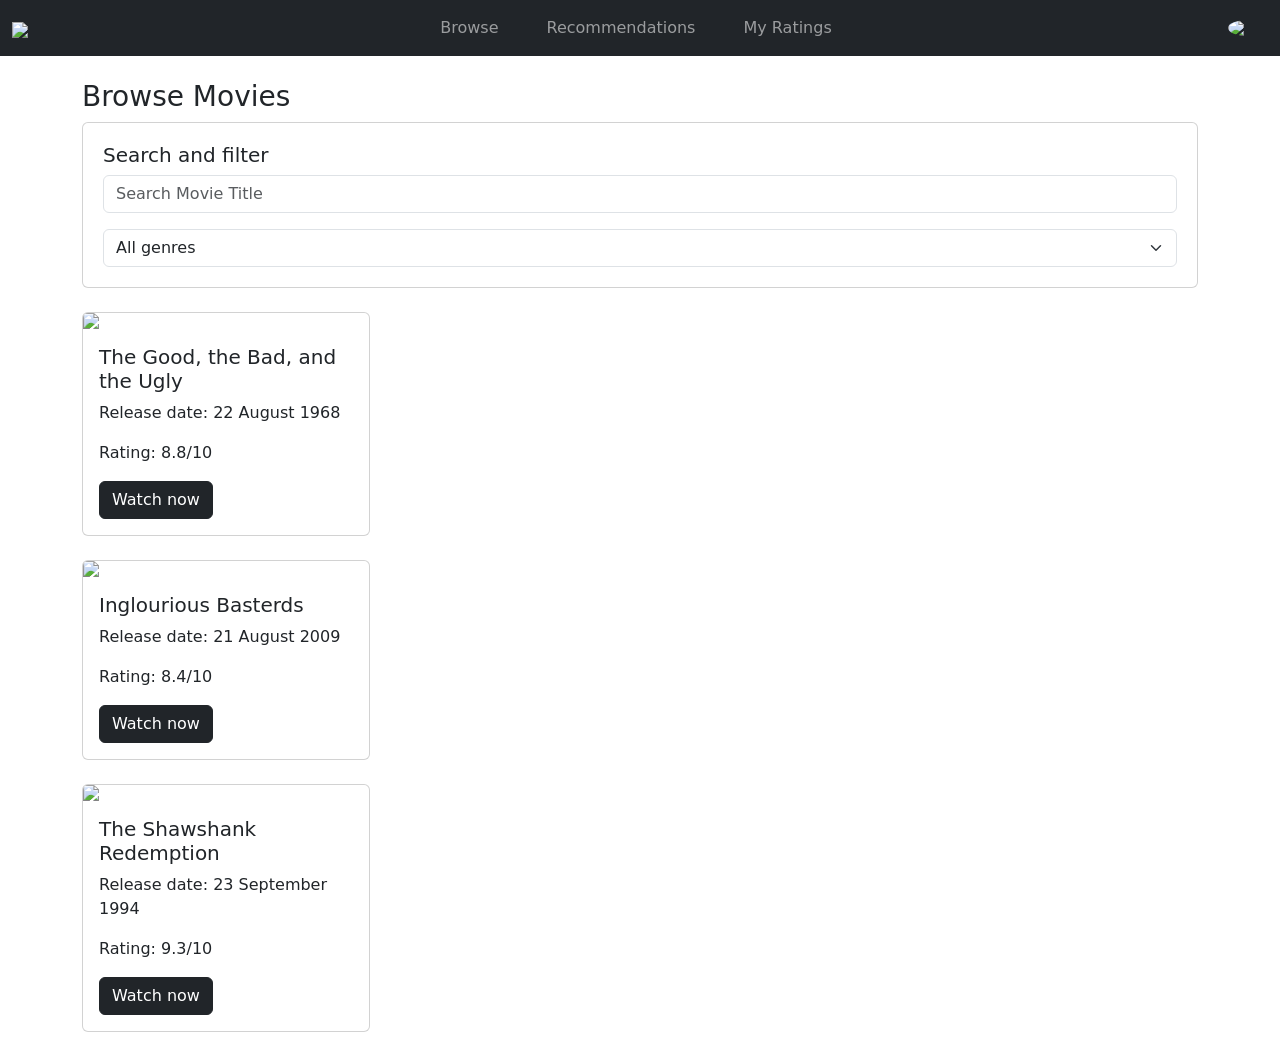
==== Browser.html @ 0a83aaae "Create Browser.html for movie browsing interface Initial HTML structure for movie browsing page with" ====
<!DOCTYPE html>
<html>
  <head>
    <title>Browse Movies</title>

    <link rel="stylesheet" href="style.css">
    <link href="https://cdn.jsdelivr.net/npm/bootstrap@5.3.2/dist/css/bootstrap.min.css" rel="stylesheet">
  </head>

  <body>
    <nav class="navbar navbar-expand-lg navbar-dark bg-dark">
  <div class="container-fluid">
    <a class="navbar-brand" href="#">
      <img src="logo.png" width="40">
    </a>
      
      <ul class="navbar-nav mx-auto flex-row">

        <li class="nav-item">
          <a class="nav-link mx-3" href="Browser.html">Browse</a>
        </li>

        <li class="nav-item">
          <a class="nav-link mx-3" href="index.html">Recommendations</a>
        </li>

        <li class="nav-item">
          <a class="nav-link mx-3" href="Ratings.html">My Ratings</a>
        </li>

      </ul>
      
      <img src="profile.jpg" width="40" class="rounded-circle">
  </div>
</nav>

    <div class="container mt-4">

      <h3>Browse Movies</h3>

      <div class="card section-card mb-4">
        <h5>Search and filter</h5>

        <input type="text" class="form-control mb-3" placeholder="Search Movie Title">

        <select class="form-select">
          <option>All genres</option>
          <option>Action</option>
          <option>Comedy</option>
          <option>Fantasy</option>
        </select>
      </div>

      <div class="col-md-4 mb-4">
        <div class="card movie-card">
          <img src="the_good_the_bad_and_the_ugly.jpg" class="card-img-top">
          <div class="card-body">
            <h5>The Good, the Bad, and the Ugly</h5>
            <p>Release date: 22 August 1968</p>
            <p>Rating: 8.8/10</p>
            <a href="#" class="btn btn-dark"> Watch now</a>
          </div>
        </div>
      </div>

            <div class="col-md-4 mb-4">
        <div class="card movie-card">
          <img src="inglourious_basterds.jpg" class="card-img-top">
          <div class="card-body">
            <h5>Inglourious Basterds</h5>
            <p>Release date: 21 August 2009</p>
            <p>Rating: 8.4/10</p>
            <a href="#" class="btn btn-dark"> Watch now</a>
          </div>
        </div>
      </div>

            <div class="col-md-4 mb-4">
        <div class="card movie-card">
          <img src="the_shawshank_redemption.jpg" class="card-img-top">
          <div class="card-body">
            <h5>The Shawshank Redemption</h5>
            <p>Release date: 23 September 1994</p>
            <p>Rating: 9.3/10</p>
            <a href="#" class="btn btn-dark"> Watch now</a>
          </div>
        </div>
      </div>
      
  </body>
</html>
---- style.css ----
.navbar-brand img {
  width: 40px;
}

.profile-img {
  width: 40px;
}

.movie-card {
  width: 18rem;
}

.rating-poster {
  max-height: 100px;
  object-fit: cover;
}

.rating-box {
  border: 1px solid #ccc;
  padding: 10px;
  text-align: center;
}

.section-card {
  padding: 20px;
}
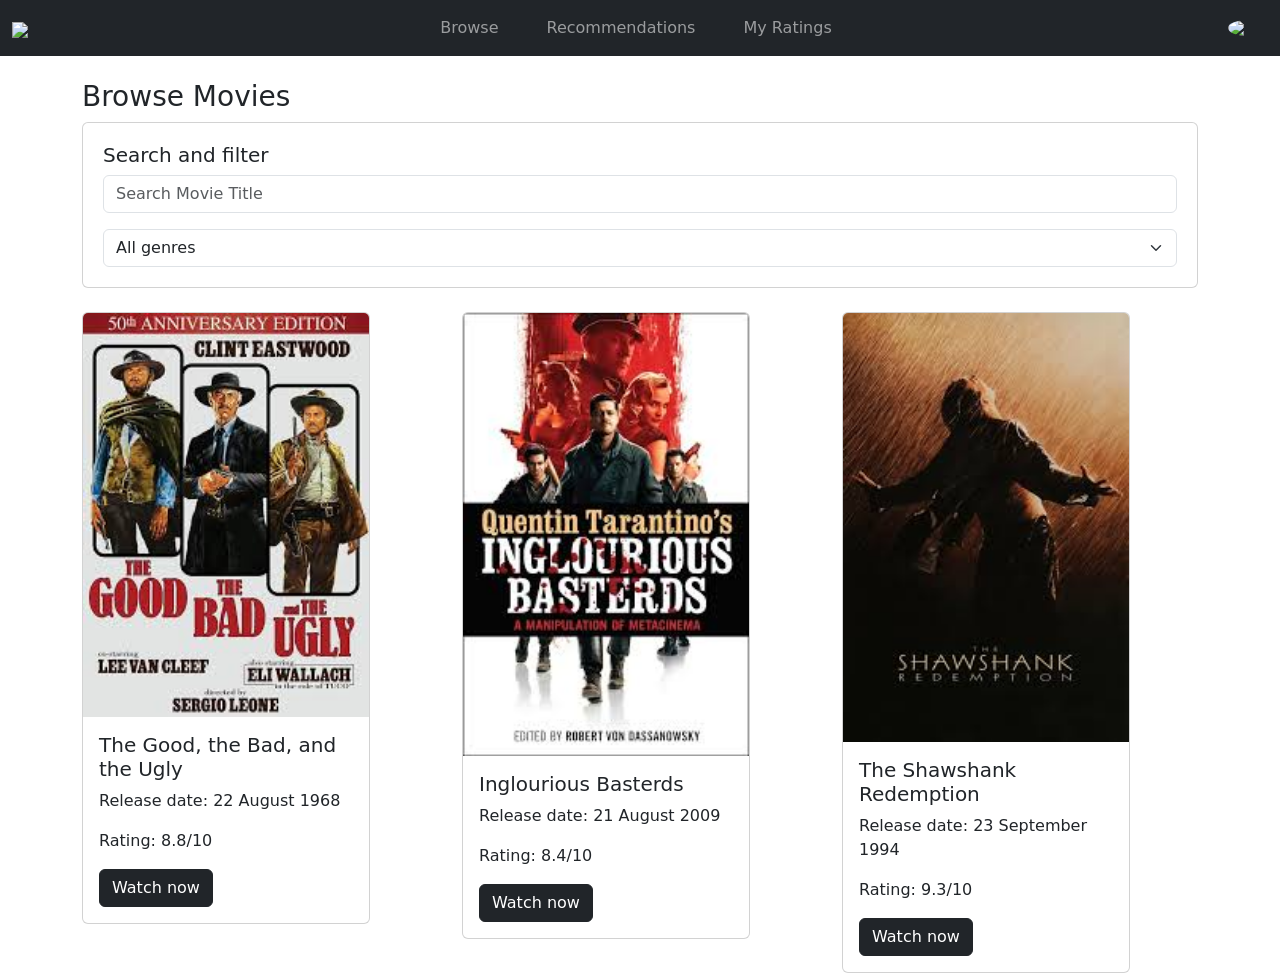
==== commit 207319d5: "Refactor HTML structure for movie cards" ====
--- a/Browser.html
+++ b/Browser.html
@@ -51,7 +51,8 @@
         </select>
       </div>
 
-      <div class="col-md-4 mb-4">
+      <div class="row">
+      <div class="col-md-4">
         <div class="card movie-card">
           <img src="the_good_the_bad_and_the_ugly.jpg" class="card-img-top">
           <div class="card-body">
@@ -63,7 +64,7 @@
         </div>
       </div>
 
-            <div class="col-md-4 mb-4">
+            <div class="col-md-4">
         <div class="card movie-card">
           <img src="inglourious_basterds.jpg" class="card-img-top">
           <div class="card-body">
@@ -75,7 +76,7 @@
         </div>
       </div>
 
-            <div class="col-md-4 mb-4">
+            <div class="col-md-4">
         <div class="card movie-card">
           <img src="the_shawshank_redemption.jpg" class="card-img-top">
           <div class="card-body">
@@ -86,6 +87,7 @@
           </div>
         </div>
       </div>
+      </div>
       
   </body>
 </html>
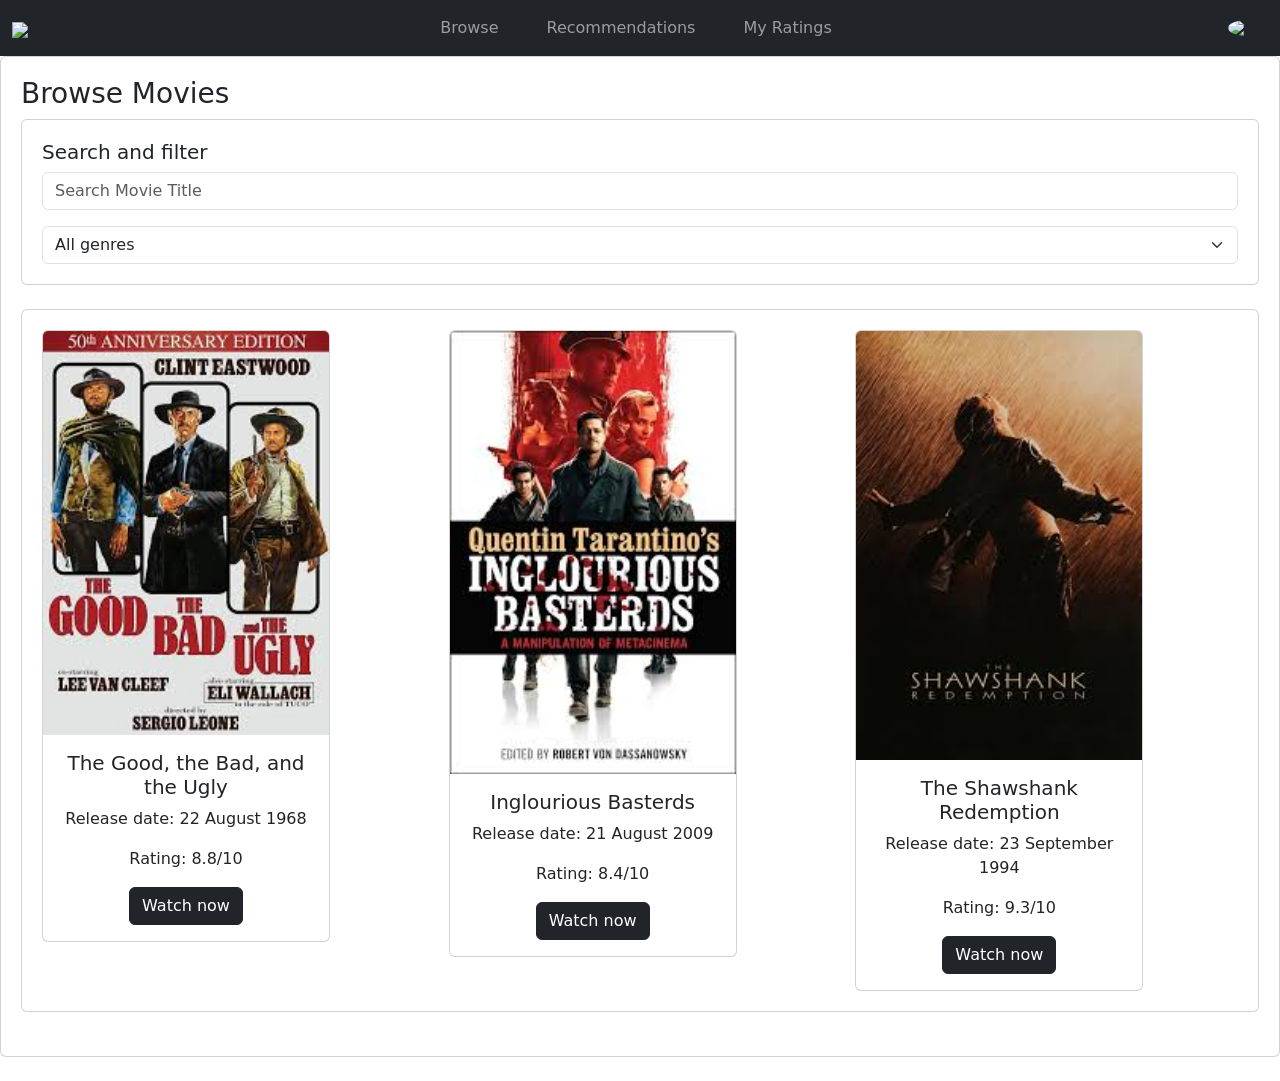
==== commit fc378392: "Refactor HTML structure for movie browsing section" ====
--- a/Browser.html
+++ b/Browser.html
@@ -34,7 +34,7 @@
   </div>
 </nav>
 
-    <div class="container mt-4">
+    <div class="card section-card mb-4">
 
       <h3>Browse Movies</h3>
 
@@ -51,7 +51,8 @@
         </select>
       </div>
 
-      <div class="row">
+      <div class="card section-card mb-4">
+      <div class="row text-center">
       <div class="col-md-4">
         <div class="card movie-card">
           <img src="the_good_the_bad_and_the_ugly.jpg" class="card-img-top">
@@ -88,6 +89,7 @@
         </div>
       </div>
       </div>
+      </div>
       
   </body>
 </html>
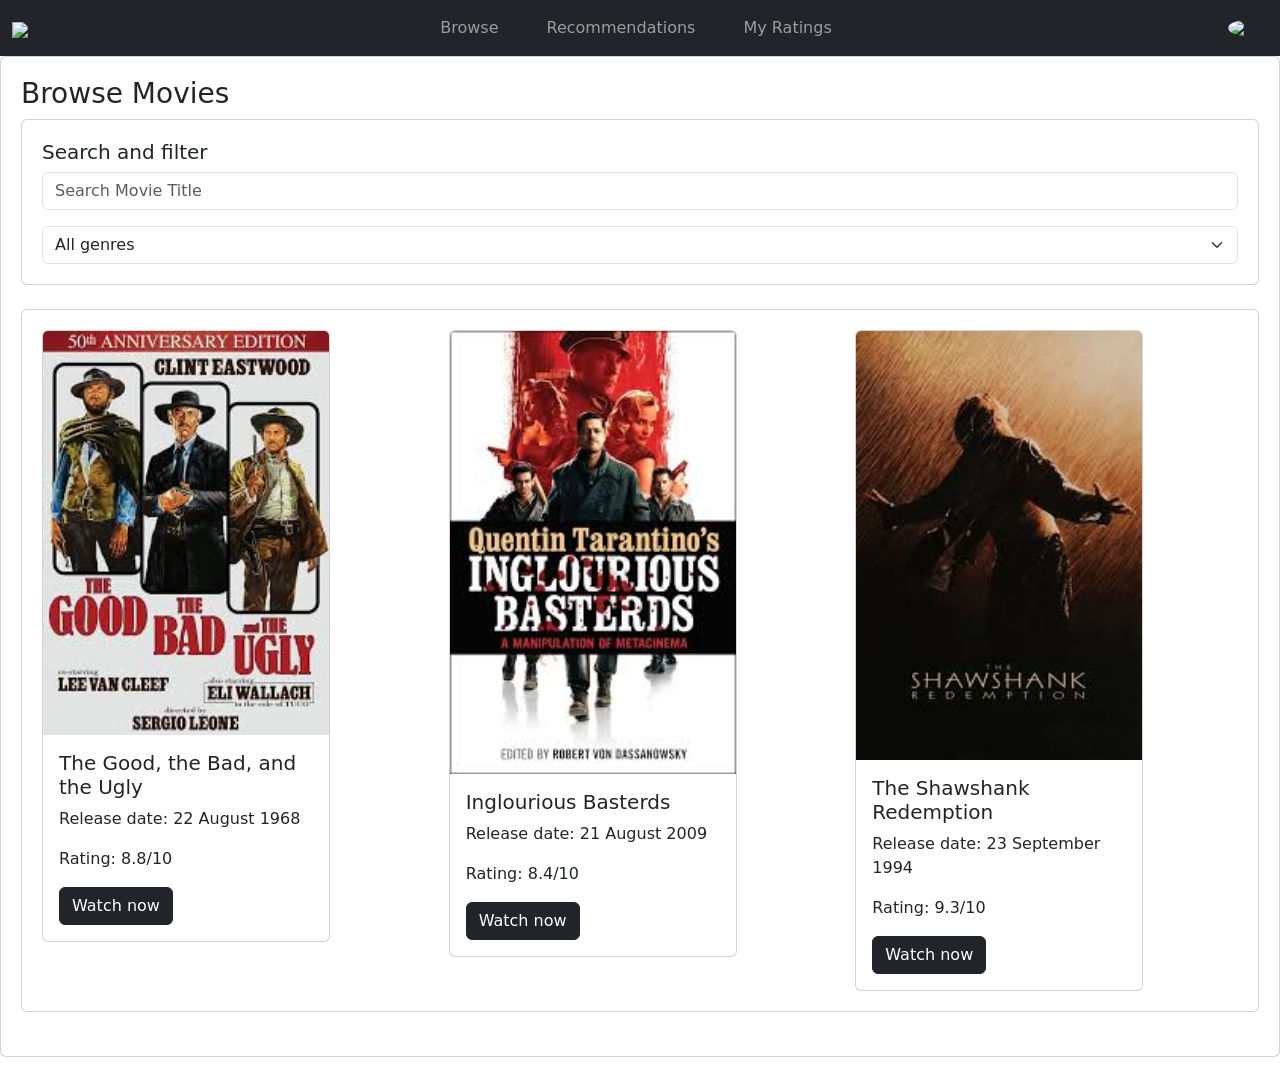
==== commit 0cab922b: "Update row class for card layout in Browser.html" ====
--- a/Browser.html
+++ b/Browser.html
@@ -52,7 +52,7 @@
       </div>
 
       <div class="card section-card mb-4">
-      <div class="row text-center">
+      <div class="row g-4">
       <div class="col-md-4">
         <div class="card movie-card">
           <img src="the_good_the_bad_and_the_ugly.jpg" class="card-img-top">
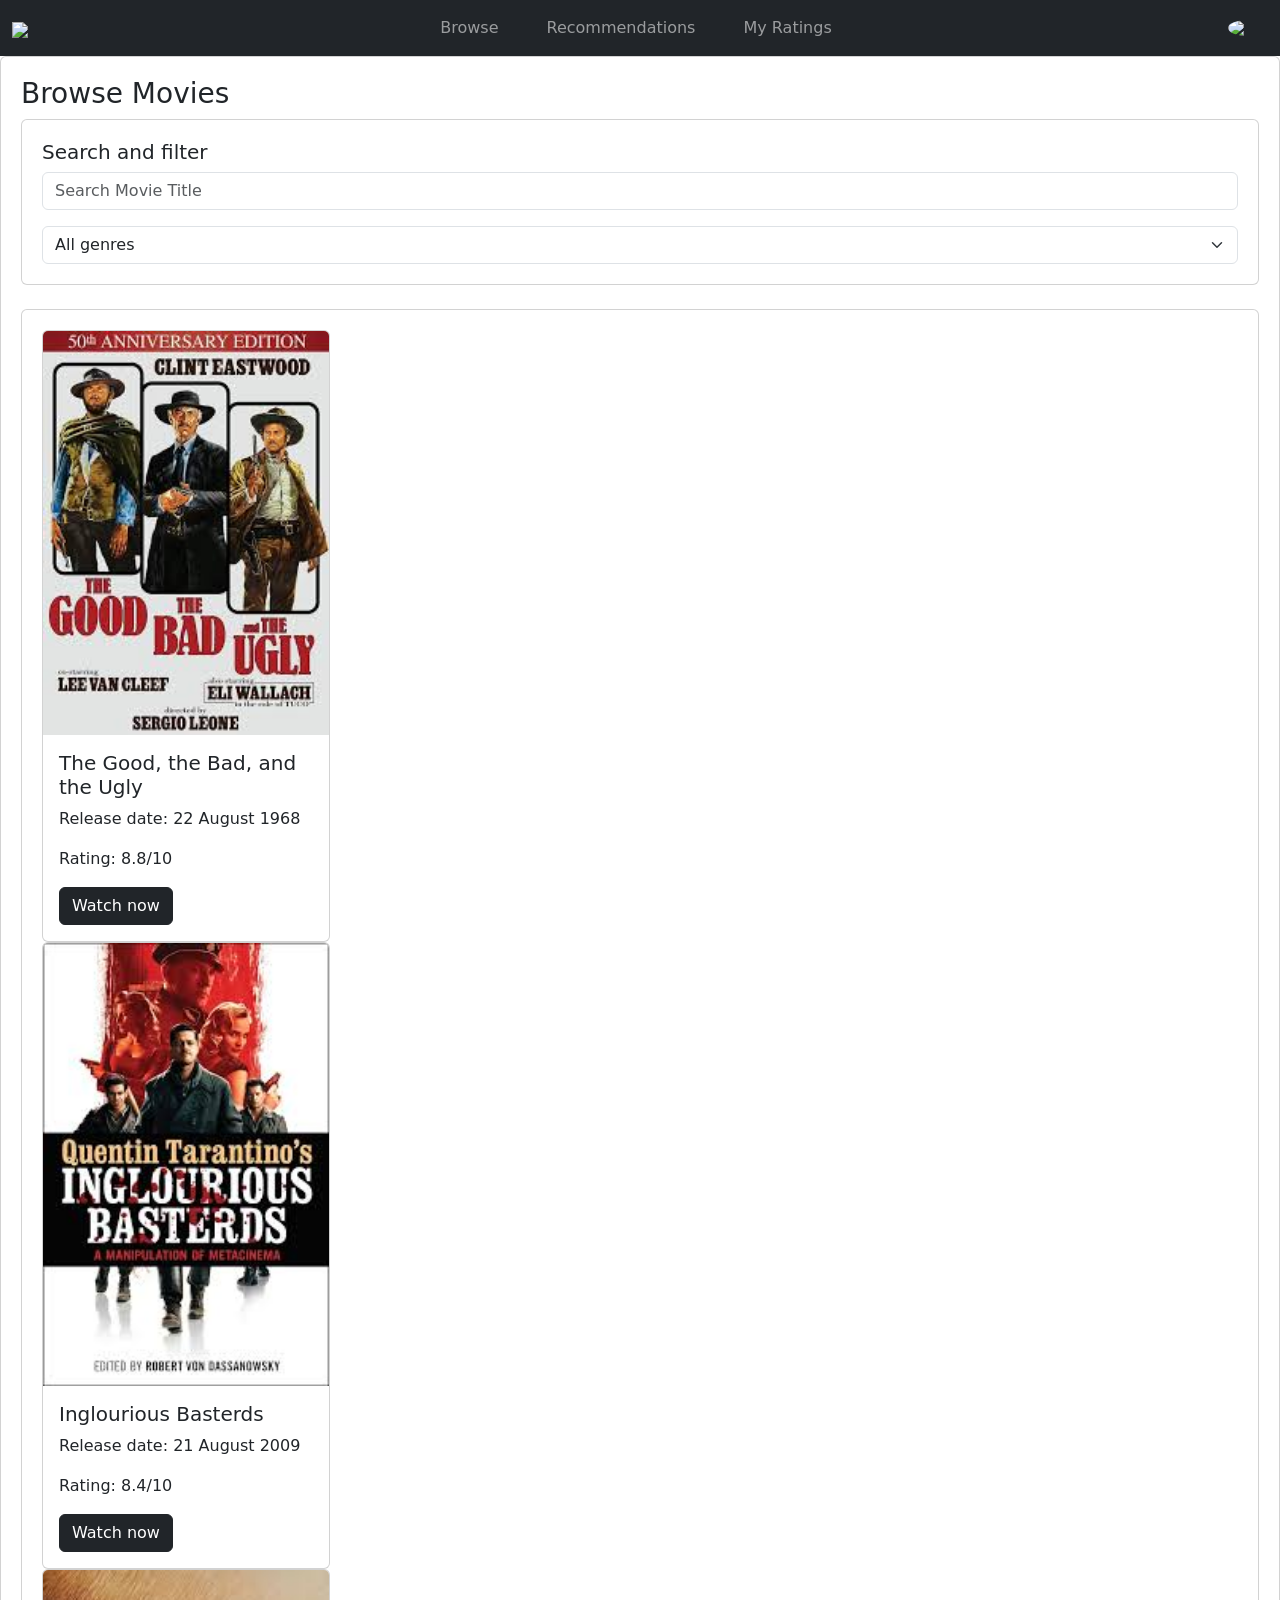
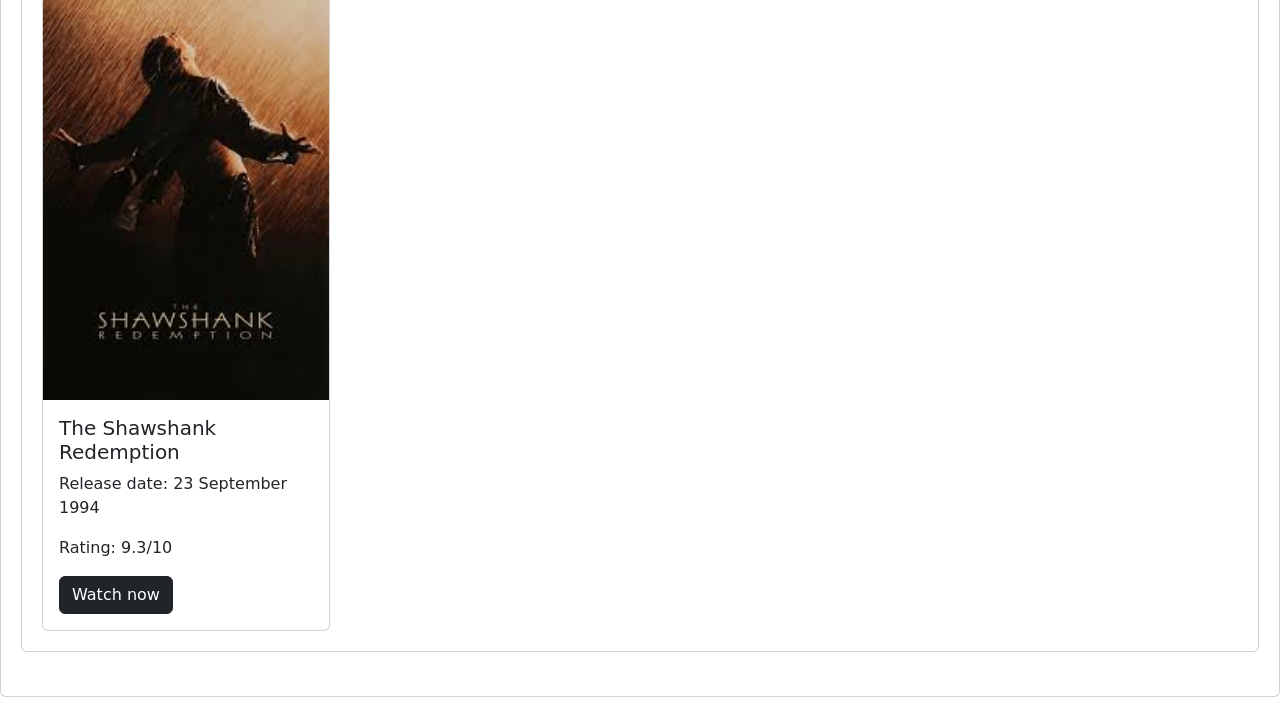
==== commit 6d6d5781: "Change row class from 'row g-4' to 'row-3'" ====
--- a/Browser.html
+++ b/Browser.html
@@ -52,7 +52,7 @@
       </div>
 
       <div class="card section-card mb-4">
-      <div class="row g-4">
+      <div class="row-3">
       <div class="col-md-4">
         <div class="card movie-card">
           <img src="the_good_the_bad_and_the_ugly.jpg" class="card-img-top">
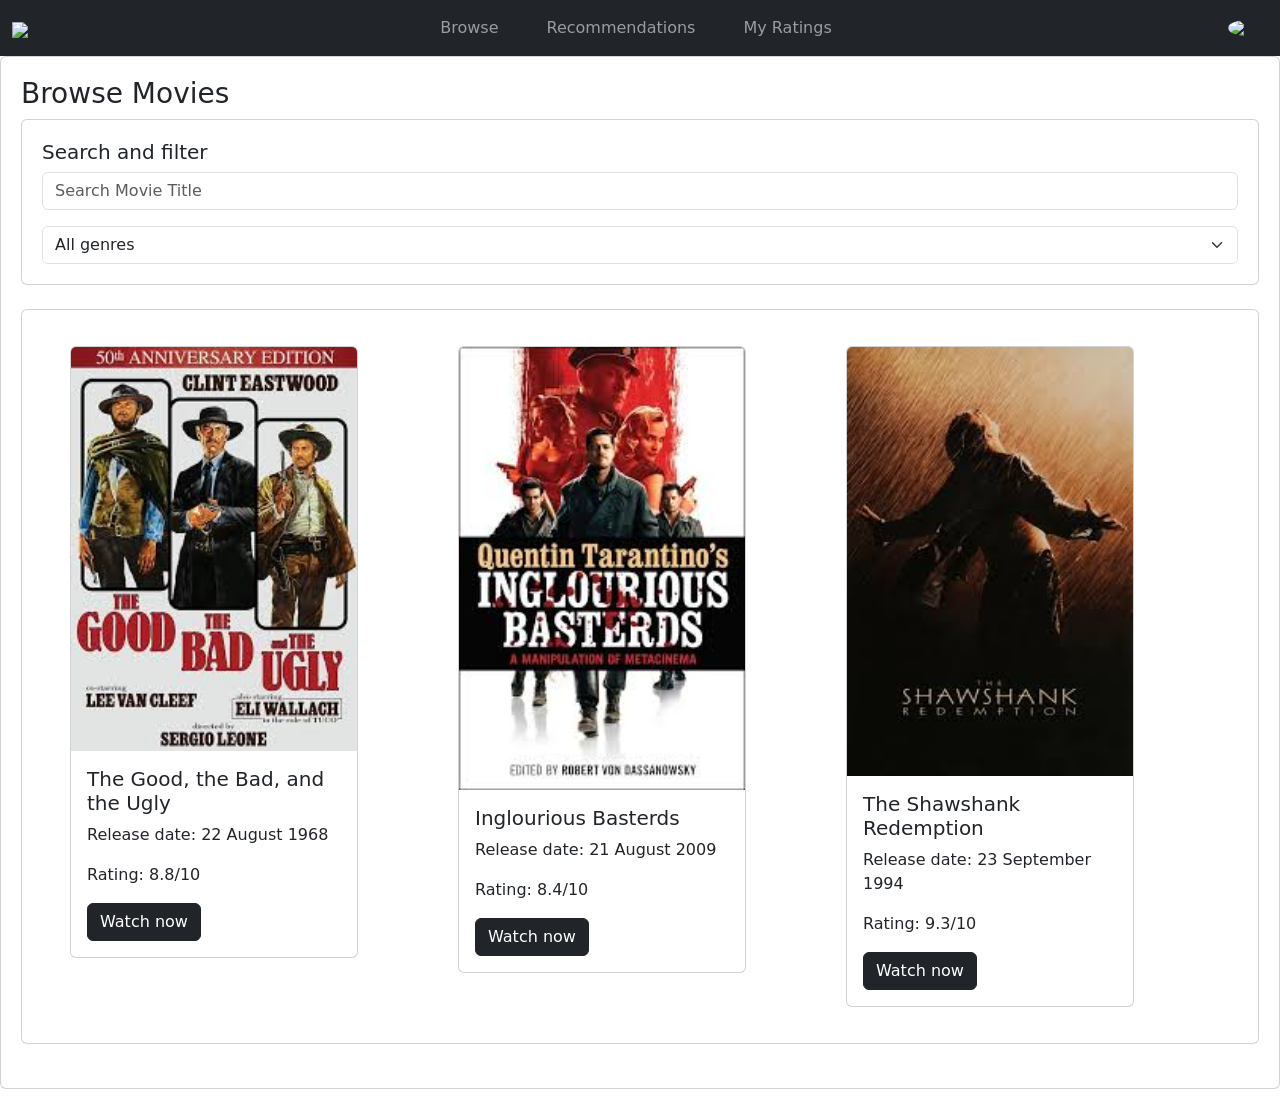
==== commit 8ad764c2: "Change div class from 'row-3' to 'row m-3'" ====
--- a/Browser.html
+++ b/Browser.html
@@ -52,7 +52,7 @@
       </div>
 
       <div class="card section-card mb-4">
-      <div class="row-3">
+      <div class="row m-3">
       <div class="col-md-4">
         <div class="card movie-card">
           <img src="the_good_the_bad_and_the_ugly.jpg" class="card-img-top">
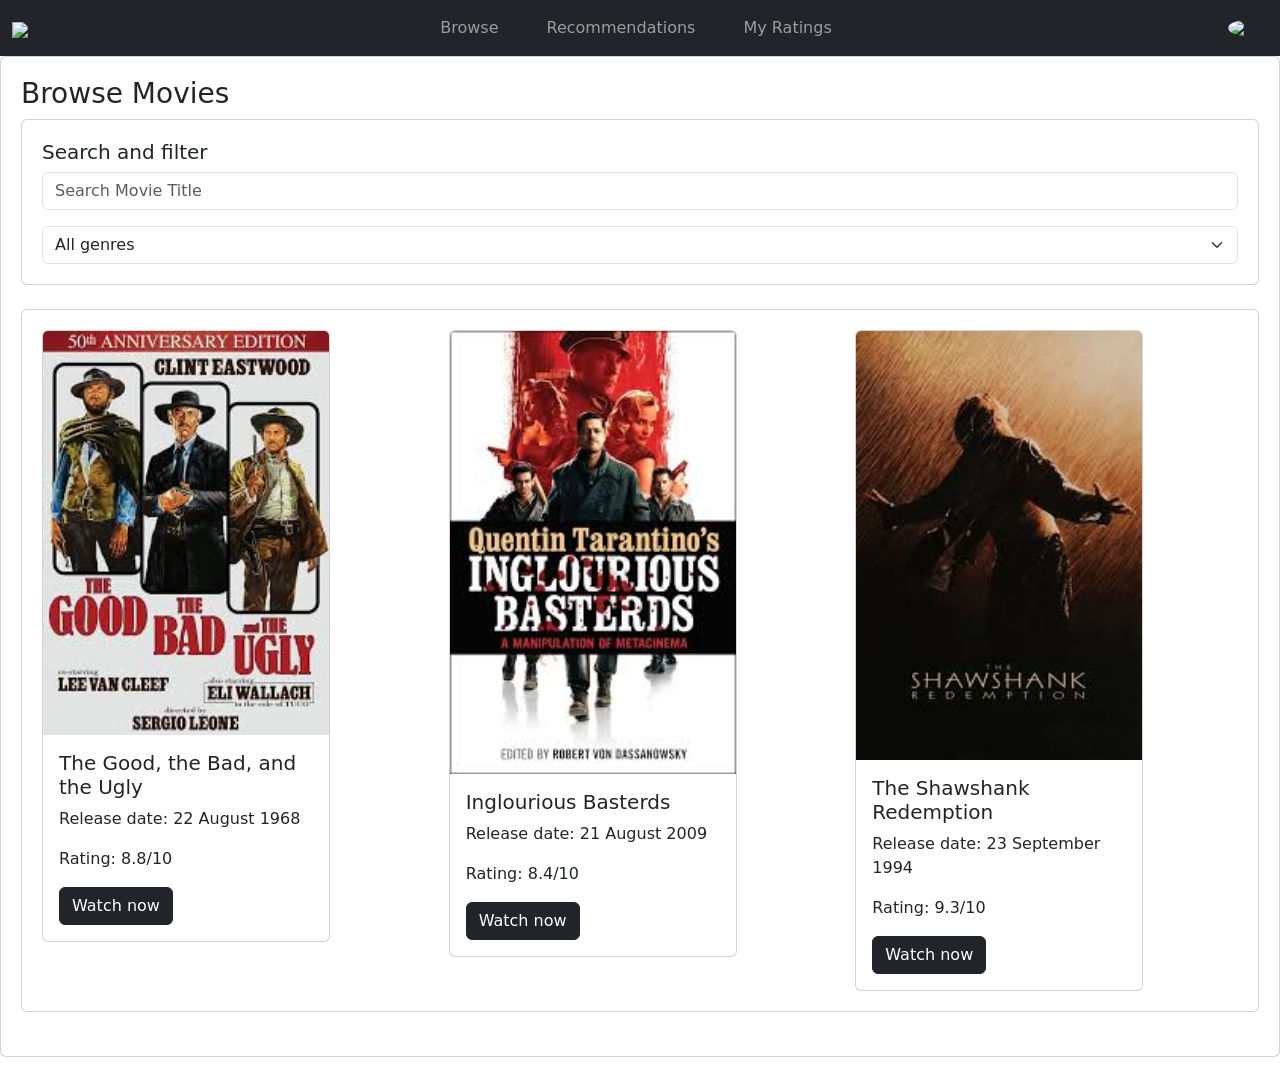
==== commit 7aa0abac: "Change column class from col-md-4 to col-4" ====
--- a/Browser.html
+++ b/Browser.html
@@ -52,8 +52,8 @@
       </div>
 
       <div class="card section-card mb-4">
-      <div class="row m-3">
-      <div class="col-md-4">
+      <div class="row">
+      <div class="col-4">
         <div class="card movie-card">
           <img src="the_good_the_bad_and_the_ugly.jpg" class="card-img-top">
           <div class="card-body">
@@ -65,7 +65,7 @@
         </div>
       </div>
 
-            <div class="col-md-4">
+            <div class="col-4">
         <div class="card movie-card">
           <img src="inglourious_basterds.jpg" class="card-img-top">
           <div class="card-body">
@@ -77,7 +77,7 @@
         </div>
       </div>
 
-            <div class="col-md-4">
+            <div class="col-4">
         <div class="card movie-card">
           <img src="the_shawshank_redemption.jpg" class="card-img-top">
           <div class="card-body">
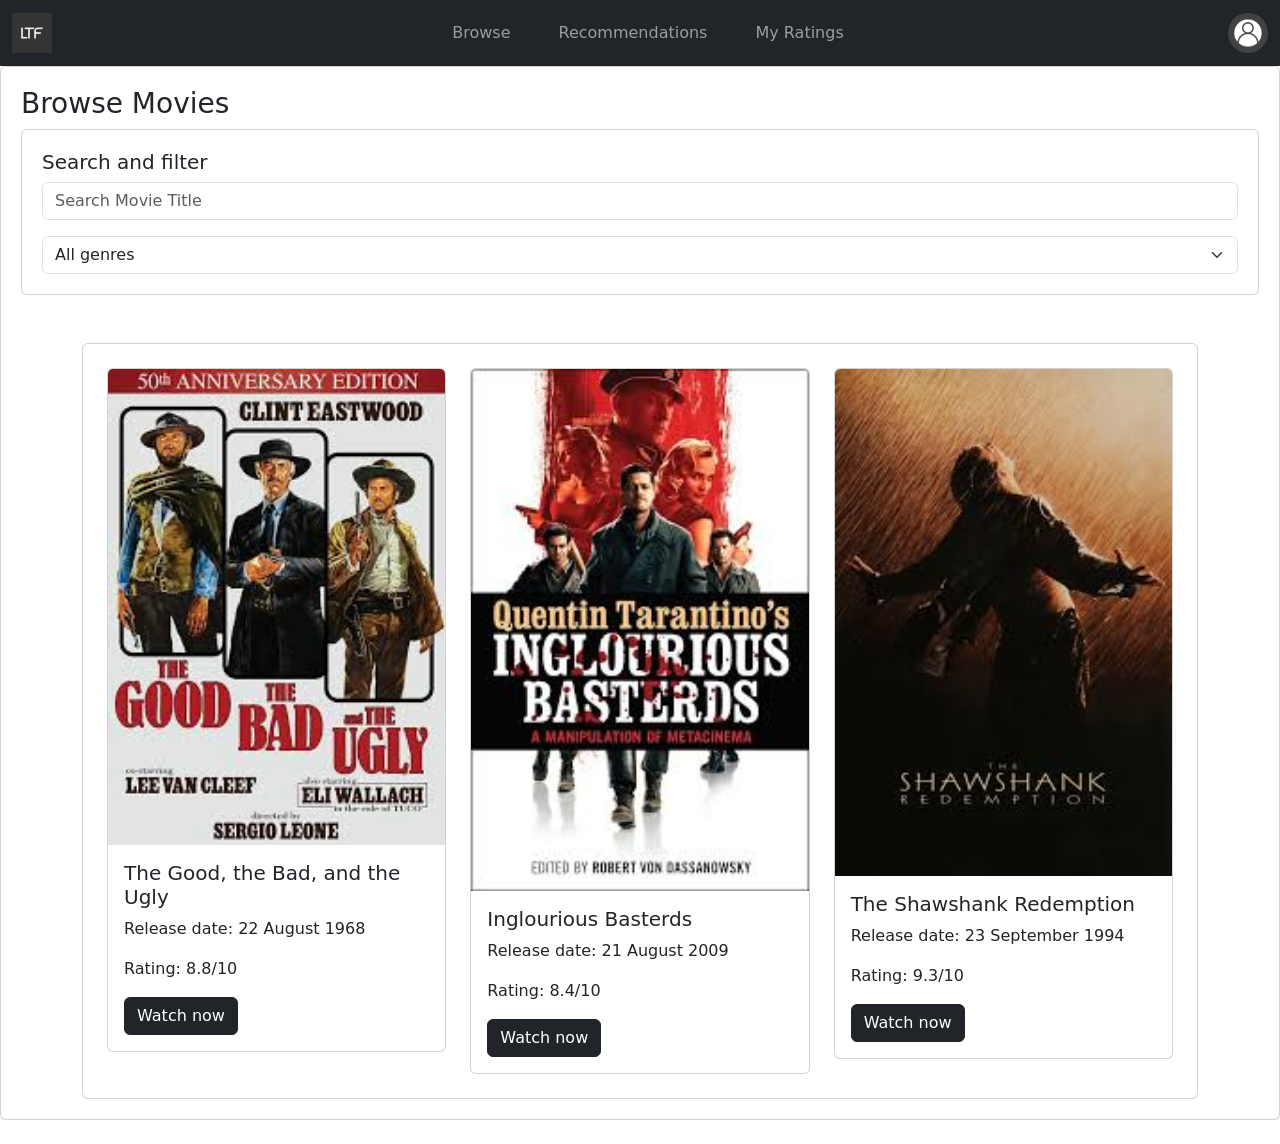
==== commit 88882d38: "Refactor movie card section layout in Browser.html Reorganized movie card layout into a container wi" ====
--- a/Browser.html
+++ b/Browser.html
@@ -51,19 +51,20 @@
         </select>
       </div>
 
-      <div class="card section-card mb-4">
-      <div class="row">
-      <div class="col-4">
-        <div class="card movie-card">
-          <img src="the_good_the_bad_and_the_ugly.jpg" class="card-img-top">
-          <div class="card-body">
-            <h5>The Good, the Bad, and the Ugly</h5>
-            <p>Release date: 22 August 1968</p>
-            <p>Rating: 8.8/10</p>
-            <a href="#" class="btn btn-dark"> Watch now</a>
+      <div class="container mt-4">
+        <div class="card p-4">
+          <div class="row g-4">
+            <div class="col-12 col-md-6 col-lg-4">
+              <div class="card movie-card">
+                <img src="the_good_the_bad_and_the_ugly.jpg" class="card-img-top">
+              <div class="card-body">
+                <h5>The Good, the Bad, and the Ugly</h5>
+                <p>Release date: 22 August 1968</p>
+                <p>Rating: 8.8/10</p>
+                <a href="#" class="btn btn-dark"> Watch now</a>
+              </div>
+            </div>
           </div>
-        </div>
-      </div>
 
             <div class="col-4">
         <div class="card movie-card">
--- a/style.css
+++ b/style.css
@@ -4,10 +4,6 @@
 
 .profile-img {
   width: 40px;
-}
-
-.movie-card {
-  width: 18rem;
 }
 
 .rating-poster {
